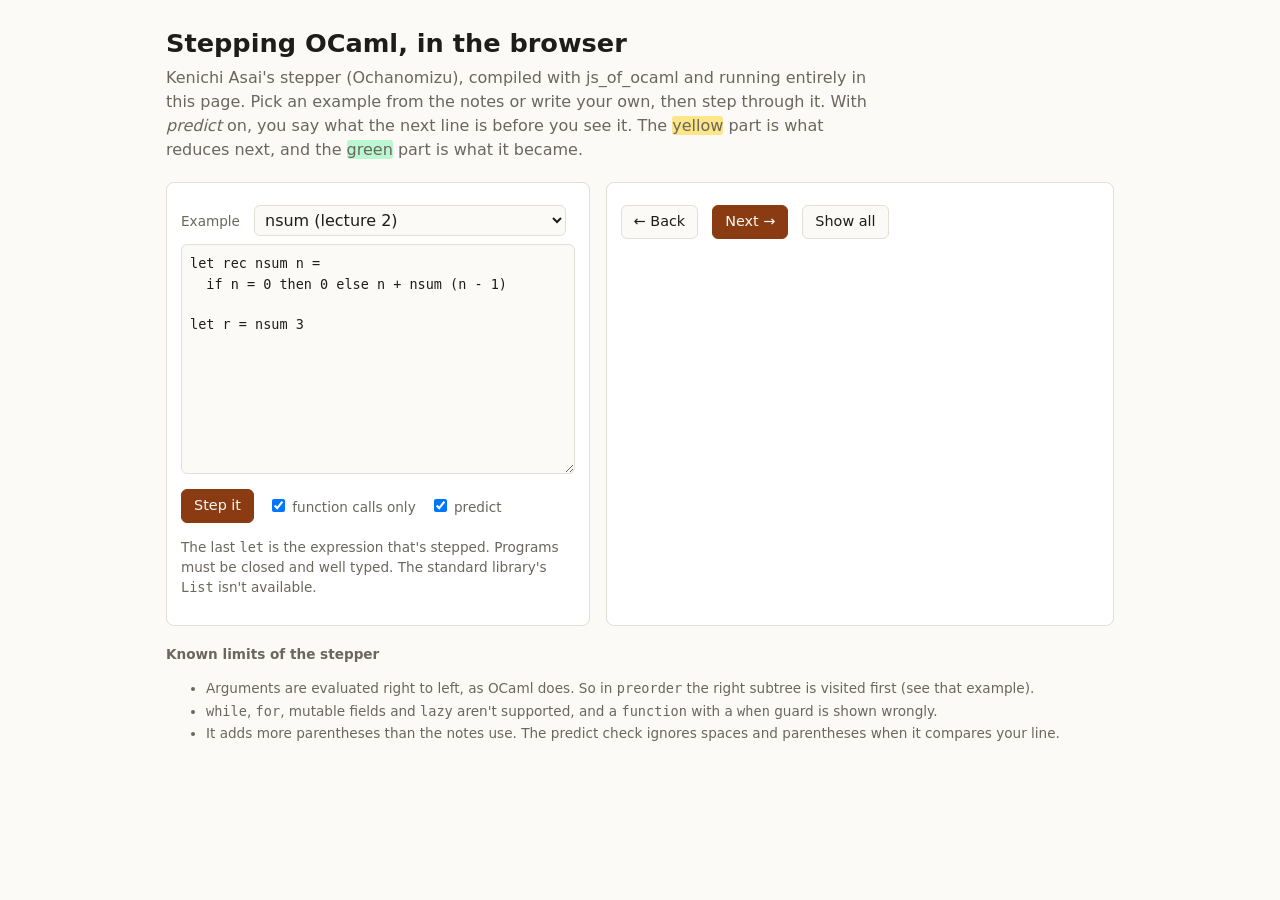
==== demos/stepper/index.html @ 07bacc86 "demos: the stepper in the browser, with predict mode The page runs a js_of_ocaml build of Asai's ste" ====
<!DOCTYPE html>
<html lang="en">
<head>
<meta charset="utf-8">
<meta name="viewport" content="width=device-width, initial-scale=1">
<title>FoCS Stepper</title>
<style>
  :root {
    --bg: #fbfaf7; --card: #ffffff; --ink: #1f1d1a; --muted: #6b665e; --rule: #e3dfd6;
    --accent: #8a3b12; --redex: #fde68a; --reduct: #bbf7d0; --good: #15803d; --bad: #b91c1c;
    --mono: ui-monospace, "SF Mono", Menlo, Consolas, monospace;
  }
  @media (prefers-color-scheme: dark) {
    :root:not([data-theme="light"]) {
      --bg: #17161a; --card: #201f24; --ink: #ece9e3; --muted: #a39e95; --rule: #34323a;
      --accent: #f0a46f; --redex: #6b5310; --reduct: #14532d; --good: #4ade80; --bad: #f87171;
    }
  }
  :root[data-theme="dark"] {
    --bg: #17161a; --card: #201f24; --ink: #ece9e3; --muted: #a39e95; --rule: #34323a;
    --accent: #f0a46f; --redex: #6b5310; --reduct: #14532d; --good: #4ade80; --bad: #f87171;
  }
  * { box-sizing: border-box; }
  body { margin: 0; background: var(--bg); color: var(--ink); font: 16px/1.5 system-ui, -apple-system, "Segoe UI", sans-serif; }
  main { max-width: 980px; margin: 0 auto; padding: 24px 16px 64px; }
  h1 { font-size: 1.6rem; margin: 0 0 4px; }
  .lede { color: var(--muted); margin: 0 0 20px; max-width: 70ch; }
  .grid { display: grid; grid-template-columns: minmax(0, 1fr); gap: 16px; }
  @media (min-width: 860px) { .grid { grid-template-columns: minmax(0, 5fr) minmax(0, 6fr); } }
  .card { background: var(--card); border: 1px solid var(--rule); border-radius: 8px; padding: 14px; }
  label { font-size: 0.85rem; color: var(--muted); }
  select, textarea, input[type=text] { font: inherit; color: var(--ink); background: var(--bg); border: 1px solid var(--rule); border-radius: 6px; }
  select { padding: 4px 6px; }
  textarea { width: 100%; min-height: 230px; font-family: var(--mono); font-size: 13.5px; padding: 8px; resize: vertical; }
  .row { display: flex; flex-wrap: wrap; gap: 8px 14px; align-items: center; margin: 8px 0; }
  button { font: inherit; font-size: 0.9rem; padding: 5px 12px; border-radius: 6px; border: 1px solid var(--rule); background: var(--bg); color: var(--ink); cursor: pointer; }
  button.primary { background: var(--accent); border-color: var(--accent); color: var(--bg); }
  button:disabled { opacity: 0.45; cursor: default; }
  .trace { font-family: var(--mono); font-size: 13.5px; margin: 0; padding: 0; list-style: none; overflow-x: auto; }
  .trace li { padding: 3px 0; white-space: pre; border-bottom: 1px dashed var(--rule); }
  .trace li .arrow { color: var(--muted); display: inline-block; width: 1.6em; }
  .redex { background: var(--redex); border-radius: 3px; }
  .reduct { background: var(--reduct); border-radius: 3px; }
  .status { font-size: 0.85rem; color: var(--muted); }
  .predict { margin-top: 12px; padding-top: 10px; border-top: 1px solid var(--rule); }
  .predict input { width: 100%; font-family: var(--mono); font-size: 13.5px; padding: 6px 8px; }
  .verdict { font-size: 0.9rem; margin-top: 6px; min-height: 1.4em; }
  .verdict.good { color: var(--good); } .verdict.bad { color: var(--bad); }
  .error { color: var(--bad); font-family: var(--mono); font-size: 13px; white-space: pre-wrap; }
  .notes { font-size: 0.85rem; color: var(--muted); margin-top: 18px; }
  .notes li { margin: 2px 0; }
  kbd { font-family: var(--mono); font-size: 0.8em; border: 1px solid var(--rule); border-bottom-width: 2px; border-radius: 4px; padding: 0 4px; }
</style>
</head>
<body>
<main>
  <h1>Stepping OCaml, in the browser</h1>
  <p class="lede">Kenichi Asai's stepper (Ochanomizu), compiled with js_of_ocaml and
    running entirely in this page. Pick an example from the notes or write
    your own, then step through it. With <em>predict</em> on, you say what
    the next line is before you see it. The <span class="redex">yellow</span>
    part is what reduces next, and the <span class="reduct">green</span>
    part is what it became.</p>

  <div class="grid">
    <section class="card">
      <div class="row">
        <label for="example">Example</label>
        <select id="example"></select>
      </div>
      <textarea id="src" spellcheck="false" aria-label="OCaml program"></textarea>
      <div class="row">
        <button class="primary" id="run">Step it</button>
        <label><input type="checkbox" id="calls" checked> function calls only</label>
        <label><input type="checkbox" id="predict" checked> predict</label>
      </div>
      <p class="status">The last <code>let</code> is the expression that's stepped. Programs must
        be closed and well typed. The standard library's <code>List</code> isn't available.</p>
    </section>

    <section class="card">
      <div class="row">
        <button id="back" title="Back (←)">← Back</button>
        <button id="next" class="primary" title="Next (→)">Next →</button>
        <button id="all">Show all</button>
        <span class="status" id="count"></span>
      </div>
      <div id="error" class="error"></div>
      <ol class="trace" id="trace"></ol>
      <div class="predict" id="predictBox" hidden>
        <label for="guess">What's the next line? Type it, or just think, then press
          <kbd>Enter</kbd>.</label>
        <input type="text" id="guess" spellcheck="false" autocomplete="off">
        <div class="verdict" id="verdict"></div>
      </div>
    </section>
  </div>

  <div class="notes">
    <strong>Known limits of the stepper</strong>
    <ul>
      <li>Arguments are evaluated right to left, as OCaml does. So in
        <code>preorder</code> the right subtree is visited first (see that example).</li>
      <li><code>while</code>, <code>for</code>, mutable fields and <code>lazy</code> aren't
        supported, and a <code>function</code> with a <code>when</code> guard is shown wrongly.</li>
      <li>It adds more parentheses than the notes use. The predict check ignores spaces and
        parentheses when it compares your line.</li>
    </ul>
  </div>
</main>

<script src="stepper_web.js"></script>
<script>
const EXAMPLES = {
  "nsum (lecture 2)": `let rec nsum n =
  if n = 0 then 0 else n + nsum (n - 1)

let r = nsum 3`,
  "summing (lecture 2)": `let rec summing n total =
  if n = 0 then total else summing (n - 1) (n + total)

let r = summing 3 0`,
  "nrev (lecture 3)": `let rec append xs ys = match xs with
  | [] -> ys
  | x :: xs -> x :: append xs ys

let rec nrev = function
  | [] -> []
  | x :: xs -> append (nrev xs) [x]

let r = nrev [1; 2; 3]`,
  "rev_app (lecture 3)": `let rec rev_app xs ys = match xs with
  | [] -> ys
  | x :: xs -> rev_app xs (x :: ys)

let r = rev_app [1; 2; 3] []`,
  "change with exceptions (lecture 6)": `exception Change

let rec change till amt =
  match till, amt with
  | _, 0 -> []
  | [], _ -> raise Change
  | c :: till, amt ->
      if amt < 0 then raise Change
      else try c :: change (c :: till) (amt - c)
           with Change -> change till amt

let r = change [5; 2] 6`,
  "get 2 (from 6) (lecture 9)": `type 'a seq = Nil | Cons of 'a * (unit -> 'a seq)

let rec from k = Cons (k, fun () -> from (k + 1))

let rec get n s =
  match n, s with
  | 0, _ -> []
  | _, Nil -> []
  | n, Cons (x, xf) -> x :: get (n - 1) (xf ())

let r = get 2 (from 6)`,
  "preorder (lecture 7: right to left!)": `type 'a tree = Lf | Br of 'a * 'a tree * 'a tree

let rec append xs ys = match xs with
  | [] -> ys
  | x :: xs -> x :: append xs ys

let rec preorder = function
  | Lf -> []
  | Br (v, t1, t2) -> append [v] (append (preorder t1) (preorder t2))

let r = preorder (Br ("A", Br ("B", Lf, Lf), Br ("C", Lf, Lf)))`,
};

const $ = (id) => document.getElementById(id);
const esc = (s) => s.replace(/[&<>]/g, (c) => ({ "&": "&amp;", "<": "&lt;", ">": "&gt;" })[c]);
const mark = (text, [a, b], cls) =>
  esc(text.slice(0, a)) + `<span class="${cls}">` + esc(text.slice(a, b)) + "</span>" + esc(text.slice(b));
const norm = (s) => s.replace(/[\s()]/g, "").replace(/^letr=/, "");

let lines = [];   // [{text, redex, reduct}] : text shown, with spans
let shown = 0;    // how many lines are visible

function build(steps, callsOnly) {
  const pick = callsOnly ? steps.filter((s) => s.call) : steps;
  if (pick.length === 0) return [];
  const out = pick.map((s) => ({ text: s.before, redex: s.redex, reduct: null }));
  const last = steps[steps.length - 1];
  out.push({ text: last.after, redex: null, reduct: last.reduct });
  // When only calls are shown, highlight the newest line's call; the green
  // reduct is shown only in full mode, where each line follows the one before.
  if (!callsOnly) {
    for (let i = 1; i < out.length; i++) out[i].reduct = steps[i - 1].reduct;
  }
  return out;
}

function render() {
  const ol = $("trace");
  ol.innerHTML = "";
  lines.slice(0, shown).forEach((l, i) => {
    const li = document.createElement("li");
    let html = esc(l.text);
    const newest = i === shown - 1;
    if (newest && l.redex && shown < lines.length) html = mark(l.text, l.redex, "redex");
    else if (l.reduct && i > 0 && !$("calls").checked) html = mark(l.text, l.reduct, "reduct");
    li.innerHTML = `<span class="arrow">${i === 0 ? "" : "→"}</span>` + html;
    ol.appendChild(li);
  });
  const total = lines.length;
  $("count").textContent = total ? `line ${shown} of ${total}` : "";
  $("back").disabled = shown <= 1;
  $("next").disabled = shown >= total;
  $("all").disabled = shown >= total;
  const asking = $("predict").checked && total && shown < total;
  $("predictBox").hidden = !asking;
  $("verdict").textContent = "";
  $("verdict").className = "verdict";
  if (asking) { $("guess").value = ""; }
}

function run() {
  $("error").textContent = "";
  lines = []; shown = 0;
  const r = globalThis.focsStep($("src").value);
  if (r.error) { $("error").textContent = r.error; render(); return; }
  lines = build(Array.from(r), $("calls").checked);
  if (!lines.length) { $("error").textContent = "No steps: is the last item a let binding something to compute?"; }
  shown = lines.length ? 1 : 0;
  render();
  if (!$("predictBox").hidden) $("guess").focus();
}

function next() {
  if (shown >= lines.length) return;
  shown++;
  render();
  if (!$("predictBox").hidden) $("guess").focus();
}

function reveal() {
  const want = lines[shown] && lines[shown].text;
  const g = $("guess").value.trim();
  if (g && want) {
    const ok = norm(g) === norm(want);
    shown++;
    render();
    $("verdict").textContent = ok ? "✓ That's it." : "✗ Not quite: compare your line with the one just shown.";
    $("verdict").className = "verdict " + (ok ? "good" : "bad");
    if (!$("predictBox").hidden) { /* keep the verdict visible while asking the next one */ }
  } else next();
}

const sel = $("example");
for (const k of Object.keys(EXAMPLES)) sel.add(new Option(k, k));
sel.onchange = () => { $("src").value = EXAMPLES[sel.value]; run(); };
$("run").onclick = run;
$("calls").onchange = run;
$("predict").onchange = render;
$("next").onclick = () => ($("predictBox").hidden ? next() : reveal());
$("back").onclick = () => { if (shown > 1) { shown--; render(); } };
$("all").onclick = () => { shown = lines.length; render(); };
$("guess").addEventListener("keydown", (e) => { if (e.key === "Enter") { e.preventDefault(); reveal(); } });
document.addEventListener("keydown", (e) => {
  if (e.target.tagName === "TEXTAREA" || e.target.tagName === "INPUT") return;
  if (e.key === "ArrowRight") $("next").click();
  if (e.key === "ArrowLeft") $("back").click();
});
$("src").value = EXAMPLES[sel.value];
run();
</script>
</body>
</html>
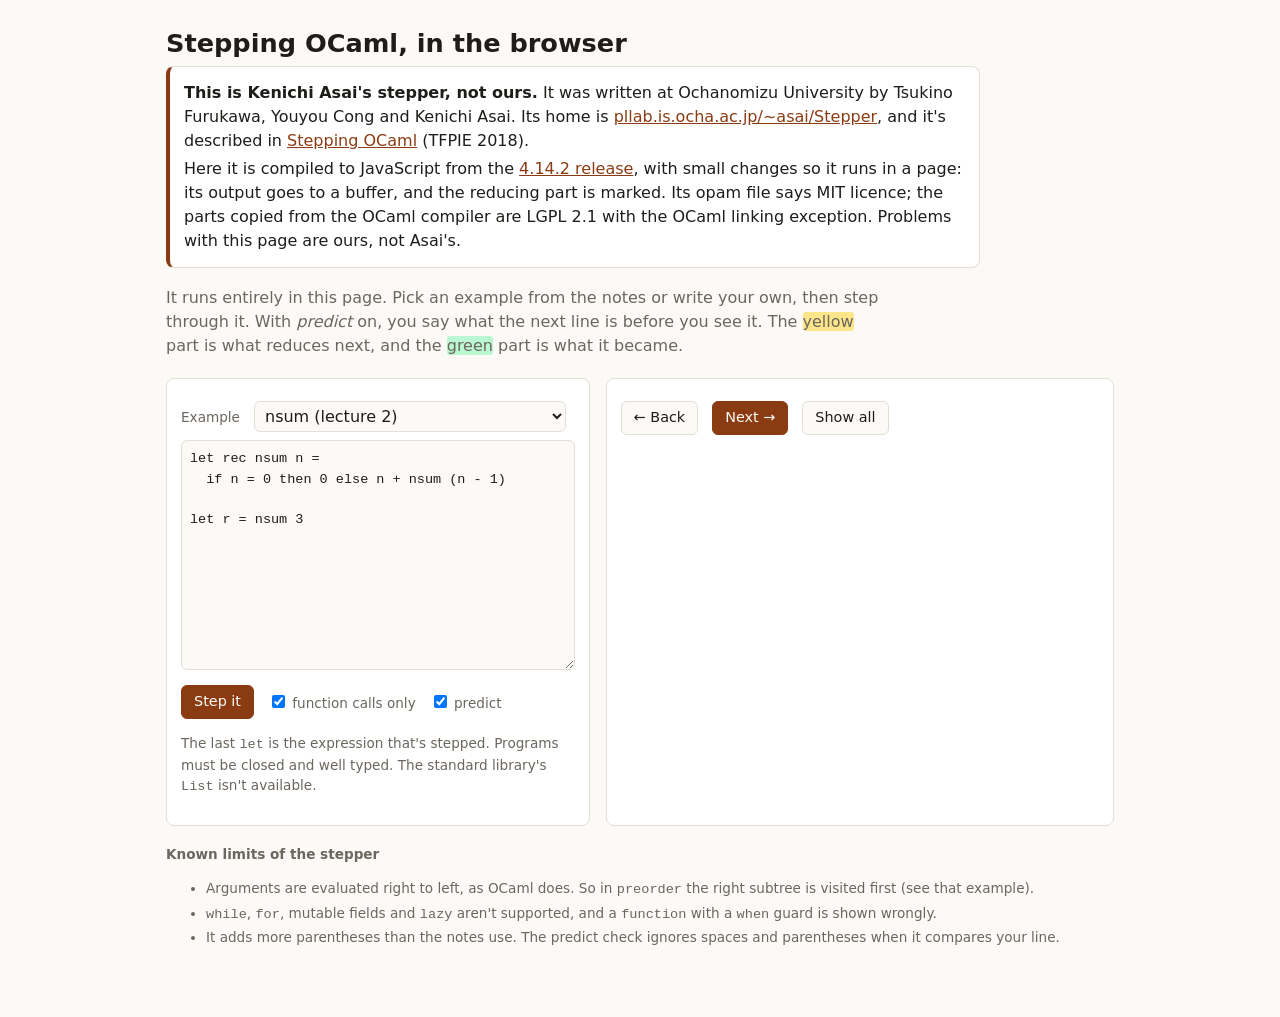
==== commit 8c3b0968: "demos: publish script for jon.ludl.am/experiments/focs, stepper credits publish.sh makes a self-cont" ====
--- a/demos/stepper/index.html
+++ b/demos/stepper/index.html
@@ -3,7 +3,7 @@
 <head>
 <meta charset="utf-8">
 <meta name="viewport" content="width=device-width, initial-scale=1">
-<title>FoCS Stepper</title>
+<title>Stepping OCaml</title>
 <style>
   :root {
     --bg: #fbfaf7; --card: #ffffff; --ink: #1f1d1a; --muted: #6b665e; --rule: #e3dfd6;
@@ -47,6 +47,9 @@
   .verdict { font-size: 0.9rem; margin-top: 6px; min-height: 1.4em; }
   .verdict.good { color: var(--good); } .verdict.bad { color: var(--bad); }
   .error { color: var(--bad); font-family: var(--mono); font-size: 13px; white-space: pre-wrap; }
+  .credit { background: var(--card); border: 1px solid var(--rule); border-left: 4px solid var(--accent); border-radius: 8px; padding: 10px 14px; margin: 0 0 18px; max-width: 80ch; }
+  .credit p { margin: 4px 0; }
+  .credit a { color: var(--accent); }
   .notes { font-size: 0.85rem; color: var(--muted); margin-top: 18px; }
   .notes li { margin: 2px 0; }
   kbd { font-family: var(--mono); font-size: 0.8em; border: 1px solid var(--rule); border-bottom-width: 2px; border-radius: 4px; padding: 0 4px; }
@@ -55,8 +58,22 @@
 <body>
 <main>
   <h1>Stepping OCaml, in the browser</h1>
-  <p class="lede">Kenichi Asai's stepper (Ochanomizu), compiled with js_of_ocaml and
-    running entirely in this page. Pick an example from the notes or write
+  <div class="credit">
+    <p><strong>This is Kenichi Asai's stepper, not ours.</strong> It was written
+      at Ochanomizu University by Tsukino Furukawa, Youyou Cong and Kenichi
+      Asai. Its home is
+      <a href="http://pllab.is.ocha.ac.jp/~asai/Stepper/">pllab.is.ocha.ac.jp/~asai/Stepper</a>,
+      and it's described in
+      <a href="https://arxiv.org/abs/1906.11422">Stepping OCaml</a> (TFPIE 2018).</p>
+    <p>Here it is compiled to JavaScript from the
+      <a href="http://pllab.is.ocha.ac.jp/~asai/Stepper/4.14.2/stepper.tar.gz">4.14.2
+      release</a>, with small changes so it runs in a page: its output
+      goes to a buffer, and the reducing part is marked. Its opam file says
+      MIT licence; the parts copied from the OCaml compiler are LGPL 2.1
+      with the OCaml linking exception. Problems with this page are ours,
+      not Asai's.</p>
+  </div>
+  <p class="lede">It runs entirely in this page. Pick an example from the notes or write
     your own, then step through it. With <em>predict</em> on, you say what
     the next line is before you see it. The <span class="redex">yellow</span>
     part is what reduces next, and the <span class="reduct">green</span>
